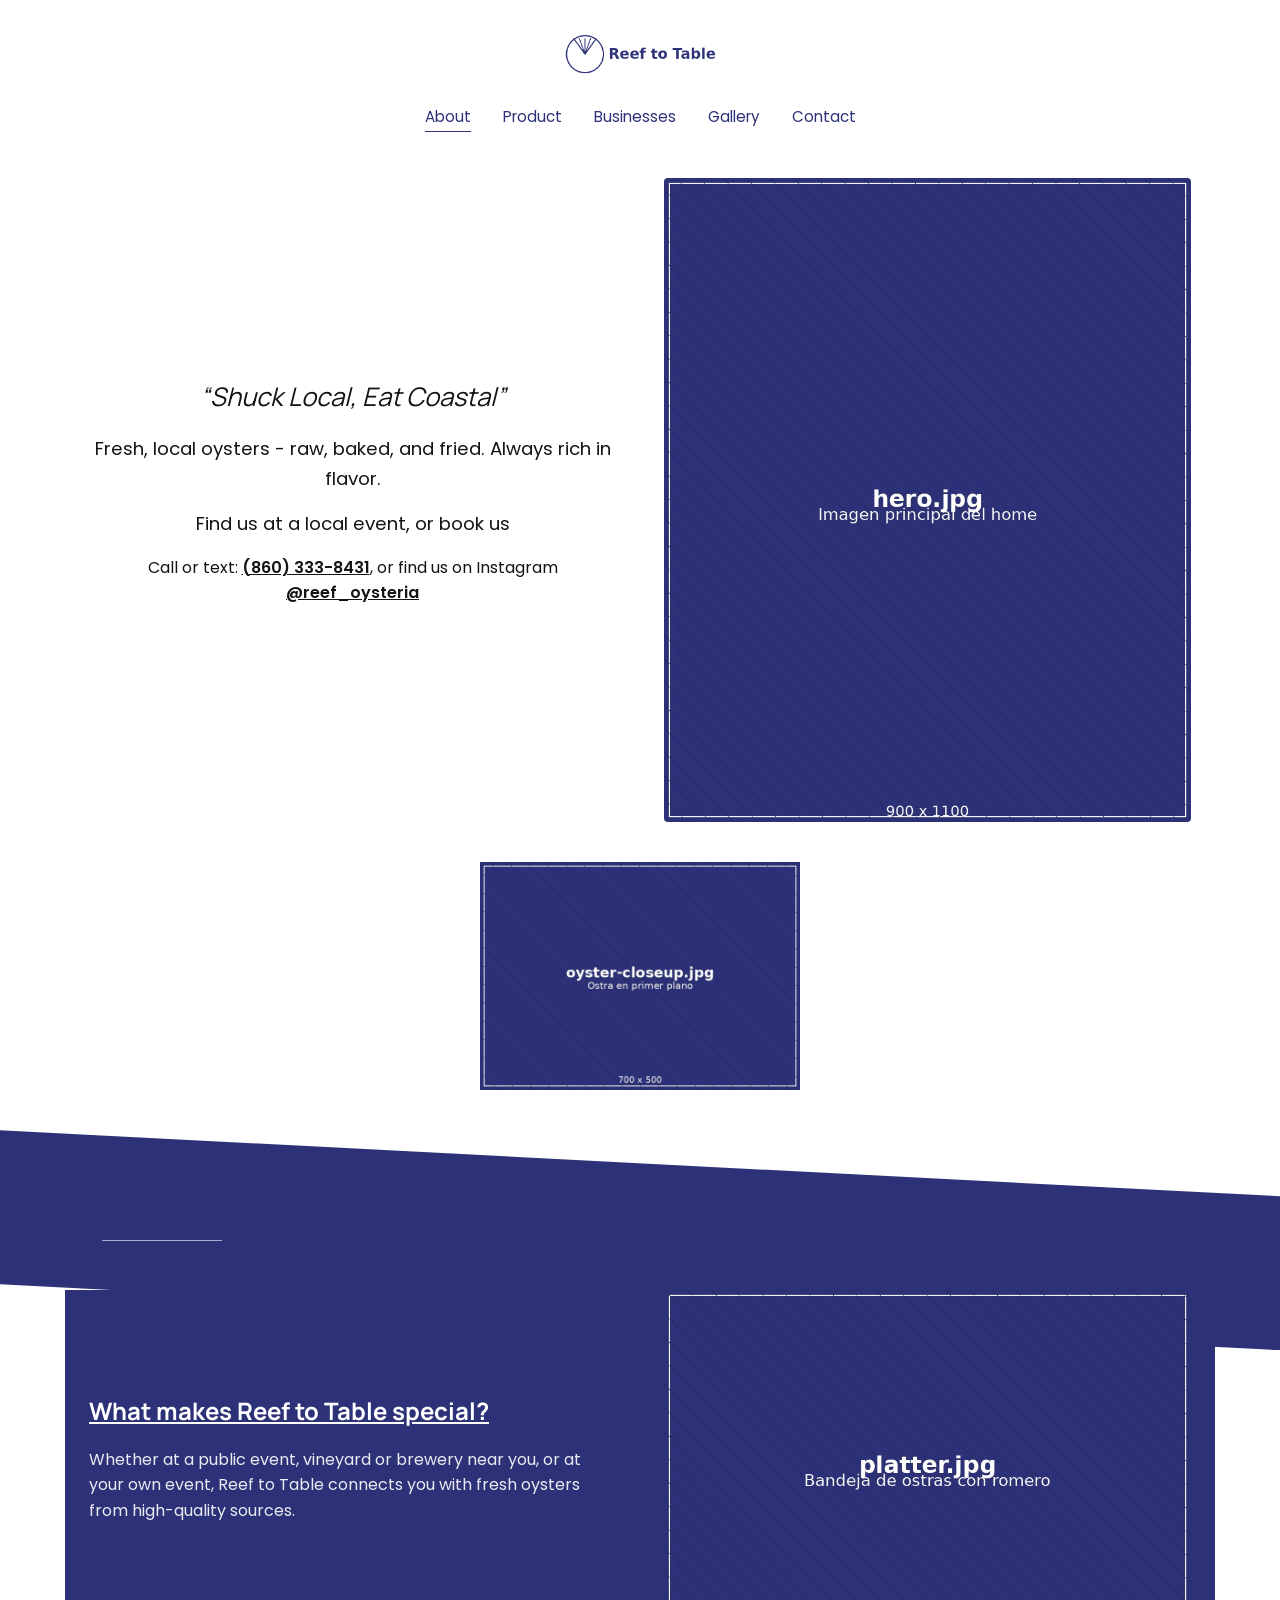
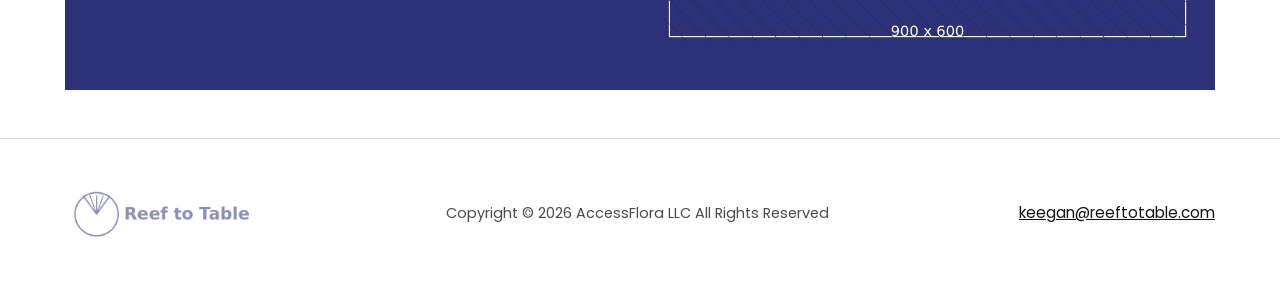
==== index.html @ 8f663404 "Add files via upload" ====
<!DOCTYPE html>
<html lang="en">
<head>
  <meta charset="UTF-8">
  <meta name="viewport" content="width=device-width, initial-scale=1.0">
  <title>Reef to Table | Fresh Local Oysters</title>
  <meta name="description" content="Fresh, local oysters - raw, baked, and fried. Book Reef to Table for your next event or find us at a local event near you.">
  <link rel="icon" href="images/favicon.png" type="image/png">
  <link rel="stylesheet" href="https://fonts.googleapis.com/css2?family=Manrope:wght@500;700&family=Poppins:wght@400;500;600&display=swap">
  <link rel="stylesheet" href="css/style.css">
</head>
<body>

  <header class="site-header">
    <div class="header-inner">
      <div class="header-row">
        <a href="index.html" class="logo-link">
          <img src="images/logo.png" alt="Reef to Table" class="logo">
        </a>

        <button class="nav-toggle" id="navToggle" aria-label="Toggle navigation" aria-expanded="false" aria-controls="siteNav">
          <span></span><span></span><span></span>
        </button>
      </div>

      <nav class="site-nav" id="siteNav">
        <ul>
          <li><a href="index.html" class="active">About</a></li>
          <li><a href="product.html">Product</a></li>
          <li><a href="businesses.html">Businesses</a></li>
          <li><a href="gallery.html">Gallery</a></li>
          <li><a href="contact.html">Contact</a></li>
        </ul>
      </nav>
    </div>
  </header>

  <main>

    <section class="hero reveal">
      <div class="hero-text">
        <p class="hero-quote">&ldquo;<em>Shuck Local, Eat Coastal</em>&rdquo;</p>
        <p class="hero-desc">Fresh, local oysters - raw, baked, and fried. Always rich in flavor.</p>
        <p class="hero-cta">Find us at a local event, or book us</p>
        <p class="hero-contact">
          Call or text: <a href="tel:+18603338431">(860) 333-8431</a>,
          or find us on Instagram
          <a href="https://instagram.com/reef_oysteria" target="_blank" rel="noopener">@reef_oysteria</a>
        </p>
      </div>
      <div class="hero-media">
        <img src="images/hero.jpg" alt="Reef to Table oyster platter" loading="lazy">
      </div>
    </section>

    <section class="split-media reveal">
      <div class="media-col small">
        <img src="images/oyster-closeup.jpg" alt="Fresh single oyster" loading="lazy">
      </div>
    </section>

    <div class="shape-divider" aria-hidden="true">
      <span class="shape-divider-rule"></span>
    </div>

    <section class="special-section reveal">
      <div class="special-text">
        <h2>What makes Reef to Table special?</h2>
        <p>Whether at a public event, vineyard or brewery near you, or at your own event, Reef to Table connects you with fresh oysters from high-quality sources.</p>
      </div>
      <div class="special-media">
        <img src="images/platter.jpg" alt="Oysters on ice with rosemary garnish" loading="lazy">
      </div>
    </section>

  </main>

  <footer class="site-footer">
    <div class="footer-inner">
      <img src="images/logo.png" alt="Reef to Table" class="footer-logo">
      <p class="footer-copy">Copyright &copy; 2026 AccessFlora LLC All Rights Reserved</p>
      <a href="mailto:keegan@reeftotable.com" class="footer-email">keegan@reeftotable.com</a>
    </div>
  </footer>

  <script src="js/script.js"></script>
</body>
</html>
---- css/style.css ----
/* ==========================================================================
   Reef to Table — style.css
   CSS puro, sin frameworks ni dependencias.
   Organizado en secciones: variables, base, header/nav, footer,
   componentes de página, galería, formulario, animaciones, responsive.
   ========================================================================== */

/* --------------------------------------------------------------------------
   1. Variables
   -------------------------------------------------------------------------- */
:root {
  --color-navy: #2D3278;
  --color-navy-dark: #1E3C80;
  --color-text: #141413;
  --color-text-soft: #4a4a4a;
  --color-cream: #F5F5F5;
  --color-white: #FFFFFF;
  --color-border: #d9d9e3;

  --font-heading: 'Manrope', -apple-system, BlinkMacSystemFont, 'Segoe UI', Roboto, sans-serif;
  --font-body: 'Poppins', -apple-system, BlinkMacSystemFont, 'Segoe UI', Roboto, sans-serif;

  --max-width: 1150px;
  --gap-lg: 3rem;
  --gap-md: 1.5rem;
  --gap-sm: 0.75rem;

  --radius: 4px;
  --transition: 0.3s ease;
}

/* --------------------------------------------------------------------------
   2. Reset / base
   -------------------------------------------------------------------------- */
*, *::before, *::after {
  box-sizing: border-box;
}

html {
  scroll-behavior: smooth;
}

body {
  margin: 0;
  font-family: var(--font-body);
  color: var(--color-text);
  background-color: var(--color-white);
  line-height: 1.6;
  -webkit-font-smoothing: antialiased;
}

img {
  max-width: 100%;
  height: auto;
  display: block;
}

a {
  color: inherit;
  text-decoration: none;
}

h1, h2, h3 {
  font-family: var(--font-heading);
  font-weight: 700;
  margin: 0 0 1rem;
  color: var(--color-text);
}

p {
  margin: 0 0 1rem;
}

ul {
  margin: 0 0 1rem;
  padding-left: 1.25rem;
}

.muted {
  color: var(--color-text-soft);
  font-weight: 400;
}

main {
  overflow: hidden;
}

/* --------------------------------------------------------------------------
   3. Header / navegación
   -------------------------------------------------------------------------- */
.site-header {
  padding: 1.5rem 1.5rem 0;
}

.header-inner {
  max-width: var(--max-width);
  margin: 0 auto;
}

.header-row {
  display: flex;
  align-items: center;
  justify-content: center;
  position: relative;
}

.logo-link {
  flex: 0 0 auto;
}

.logo-link {
  display: inline-block;
}

.logo {
  height: 60px;
  width: auto;
}

.nav-toggle {
  display: none;
  position: absolute;
  right: 0;
  top: 50%;
  transform: translateY(-50%);
  background: none;
  border: none;
  cursor: pointer;
  padding: 0.5rem;
  z-index: 20;
}

.nav-toggle span {
  display: block;
  width: 26px;
  height: 2px;
  background-color: var(--color-navy);
  margin: 5px 0;
  transition: transform var(--transition), opacity var(--transition);
}

.nav-toggle[aria-expanded="true"] span:nth-child(1) {
  transform: translateY(7px) rotate(45deg);
}
.nav-toggle[aria-expanded="true"] span:nth-child(2) {
  opacity: 0;
}
.nav-toggle[aria-expanded="true"] span:nth-child(3) {
  transform: translateY(-7px) rotate(-45deg);
}

.site-nav {
  margin-top: 1.25rem;
}

.site-nav ul {
  list-style: none;
  margin: 0;
  padding: 0;
  display: flex;
  justify-content: center;
  gap: 2rem;
  flex-wrap: wrap;
}

.site-nav a {
  font-size: 0.95rem;
  color: var(--color-navy);
  padding-bottom: 4px;
  border-bottom: 1px solid transparent;
  transition: border-color var(--transition);
}

.site-nav a:hover,
.site-nav a.active {
  border-bottom-color: var(--color-navy);
}

/* --------------------------------------------------------------------------
   4. Footer
   -------------------------------------------------------------------------- */
.site-footer {
  background-color: var(--color-white);
  padding: 2.5rem 1.5rem;
  border-top: 1px solid var(--color-border);
  margin-top: var(--gap-lg);
}

.footer-inner {
  max-width: var(--max-width);
  margin: 0 auto;
  display: flex;
  flex-wrap: wrap;
  align-items: center;
  justify-content: space-between;
  gap: 1.5rem;
}

.footer-logo {
  height: 70px;
  width: auto;
  opacity: 0.55;
}

.footer-copy {
  margin: 0;
  color: var(--color-text-soft);
  font-size: 0.9rem;
  text-align: center;
  flex: 1;
}

.footer-email {
  font-size: 0.95rem;
  text-decoration: underline;
  white-space: nowrap;
}

/* --------------------------------------------------------------------------
   5. Hero (index.html)
   -------------------------------------------------------------------------- */
.hero {
  max-width: var(--max-width);
  margin: 3rem auto 0;
  padding: 0 1.5rem;
  display: grid;
  grid-template-columns: 1fr 1fr;
  gap: var(--gap-lg);
  align-items: center;
}

.hero-text {
  text-align: center;
}

.hero-quote {
  font-family: var(--font-heading);
  font-size: 1.6rem;
  font-style: italic;
}

.hero-quote em {
  font-style: italic;
}

.hero-desc {
  font-size: 1.15rem;
}

.hero-cta {
  font-size: 1.15rem;
}

.hero-contact {
  font-size: 1rem;
}

.hero-contact a {
  font-weight: 600;
  text-decoration: underline;
}

.hero-media img {
  border-radius: var(--radius);
  width: 100%;
}

.split-media {
  max-width: var(--max-width);
  margin: 2.5rem auto 0;
  padding: 0 1.5rem;
  display: flex;
  justify-content: center;
}

.split-media .media-col.small {
  max-width: 320px;
}

/* Divisor decorativo tipo "moño" (recreado con CSS, sin imagen) */
.shape-divider {
  margin-top: 2.5rem;
  height: 220px;
  background-color: var(--color-navy);
  clip-path: polygon(0 0, 100% 30%, 100% 100%, 0 70%);
  position: relative;
  display: flex;
  align-items: center;
}

.shape-divider-rule {
  display: block;
  width: 120px;
  height: 1px;
  background-color: rgba(255, 255, 255, 0.6);
  margin-left: 8%;
}

.special-section {
  max-width: var(--max-width);
  margin: -60px auto 0;
  padding: 0 1.5rem 3rem;
  background-color: var(--color-navy);
  display: grid;
  grid-template-columns: 1fr 1fr;
  gap: var(--gap-lg);
  align-items: center;
  color: var(--color-white);
}

.special-text h2 {
  color: var(--color-white);
  text-decoration: underline;
}

.special-text p {
  color: rgba(255, 255, 255, 0.9);
}

.special-media img {
  border-radius: var(--radius);
}

/* --------------------------------------------------------------------------
   6. Tarjeta de contenido (product.html / businesses.html)
   -------------------------------------------------------------------------- */
.content-card {
  max-width: var(--max-width);
  margin: 3rem auto 0;
  padding: 0 1.5rem;
  display: grid;
  grid-template-columns: 1fr 1.4fr 1fr;
  gap: var(--gap-md);
  align-items: stretch;
}

.card-media img {
  width: 100%;
  height: 100%;
  object-fit: cover;
  border-radius: var(--radius);
}

.card-box {
  border: 2px solid var(--color-navy);
  border-radius: var(--radius);
  padding: 2rem;
}

.product-list {
  list-style: disc;
}

.product-list > li {
  margin-bottom: 1rem;
  font-weight: 600;
}

.product-list ul {
  list-style: circle;
  font-weight: 400;
  margin-top: 0.4rem;
}

.cta-band {
  max-width: var(--max-width);
  margin: 2.5rem auto 0;
  padding: 3rem 1.5rem;
  background-color: var(--color-navy);
  display: grid;
  grid-template-columns: 1fr 1fr;
  gap: var(--gap-lg);
  align-items: center;
}

.cta-media img {
  border-radius: var(--radius);
  max-width: 320px;
}

.cta-text {
  color: var(--color-white);
  font-weight: 600;
  text-decoration: underline;
  font-size: 1.1rem;
  margin: 0;
}

/* --------------------------------------------------------------------------
   7. Galería (gallery.html)
   -------------------------------------------------------------------------- */
.gallery-main {
  max-width: var(--max-width);
  margin: 0 auto;
  padding: 2rem 1.5rem 1rem;
}

.gallery-intro {
  text-align: center;
  font-size: 1.05rem;
  margin: 2rem 0 1.5rem;
}

.gallery-grid {
  display: grid;
  grid-template-columns: repeat(4, 1fr);
  gap: 1.5rem 2rem;
  margin-bottom: 2rem;
}

.gallery-grid img {
  width: 100%;
  height: 220px;
  object-fit: cover;
  border-radius: var(--radius);
}

/* --------------------------------------------------------------------------
   8. Contacto (contact.html)
   -------------------------------------------------------------------------- */
.contact-main {
  max-width: var(--max-width);
  margin: 3rem auto 0;
  padding: 0 1.5rem;
  display: grid;
  grid-template-columns: 1fr 1fr;
  gap: var(--gap-lg);
  align-items: start;
}

.contact-info h1 {
  font-size: 2.4rem;
}

.contact-info a {
  text-decoration: underline;
}

.contact-form fieldset {
  border: none;
  padding: 0;
  margin: 0 0 1rem;
}

.contact-form legend {
  font-weight: 600;
  padding: 0;
  margin-bottom: 0.5rem;
}

.form-row {
  display: grid;
  grid-template-columns: 1fr 1fr;
  gap: 1rem;
}

.form-field {
  margin-bottom: 1rem;
}

.form-field label {
  display: block;
  font-size: 0.9rem;
  margin-bottom: 0.4rem;
}

.req {
  color: var(--color-text-soft);
  font-weight: 400;
  font-size: 0.85rem;
}

.form-field input,
.form-field textarea {
  width: 100%;
  padding: 0.65rem 0.75rem;
  border: 1px solid var(--color-border);
  border-radius: var(--radius);
  font-family: var(--font-body);
  font-size: 0.95rem;
  resize: vertical;
}

.form-field input:focus,
.form-field textarea:focus {
  outline: 2px solid var(--color-navy);
  outline-offset: 1px;
}

.btn-send {
  background-color: var(--color-navy);
  color: var(--color-white);
  border: none;
  border-radius: 999px;
  padding: 0.85rem 2.5rem;
  font-family: var(--font-body);
  font-weight: 600;
  font-size: 1rem;
  cursor: pointer;
  transition: background-color var(--transition);
}

.btn-send:hover {
  background-color: var(--color-navy-dark);
}

.form-status {
  margin-top: 1rem;
  font-size: 0.9rem;
}

.form-status.success {
  color: #1e7a3f;
}

.form-status.error {
  color: #b3261e;
}

/* --------------------------------------------------------------------------
   9. Animación de aparición al hacer scroll (reemplazo del fadeIn nativo)
   -------------------------------------------------------------------------- */
.reveal {
  opacity: 0;
  transform: translateY(24px);
  transition: opacity 0.7s ease, transform 0.7s ease;
}

.reveal.is-visible {
  opacity: 1;
  transform: translateY(0);
}

@media (prefers-reduced-motion: reduce) {
  .reveal {
    opacity: 1;
    transform: none;
    transition: none;
  }
}

/* --------------------------------------------------------------------------
   10. Responsive
   -------------------------------------------------------------------------- */
@media (max-width: 900px) {
  .content-card {
    grid-template-columns: 1fr;
  }

  .card-media img {
    height: 260px;
  }

  .gallery-grid {
    grid-template-columns: repeat(3, 1fr);
  }
}

@media (max-width: 780px) {
  .nav-toggle {
    display: block;
  }

  .site-nav {
    max-height: 0;
    overflow: hidden;
    transition: max-height var(--transition);
  }

  .site-nav.is-open {
    max-height: 300px;
  }

  .site-nav ul {
    flex-direction: column;
    align-items: center;
    gap: 1rem;
    padding: 1rem 0;
  }

  .hero,
  .special-section,
  .cta-band,
  .contact-main {
    grid-template-columns: 1fr;
  }

  .special-section {
    margin-top: -40px;
  }

  .hero-text {
    order: 2;
  }

  .hero-media {
    order: 1;
  }

  .form-row {
    grid-template-columns: 1fr;
  }
}

@media (max-width: 560px) {
  .gallery-grid {
    grid-template-columns: repeat(2, 1fr);
  }

  .hero-quote {
    font-size: 1.3rem;
  }

  .contact-info h1 {
    font-size: 1.9rem;
  }
}
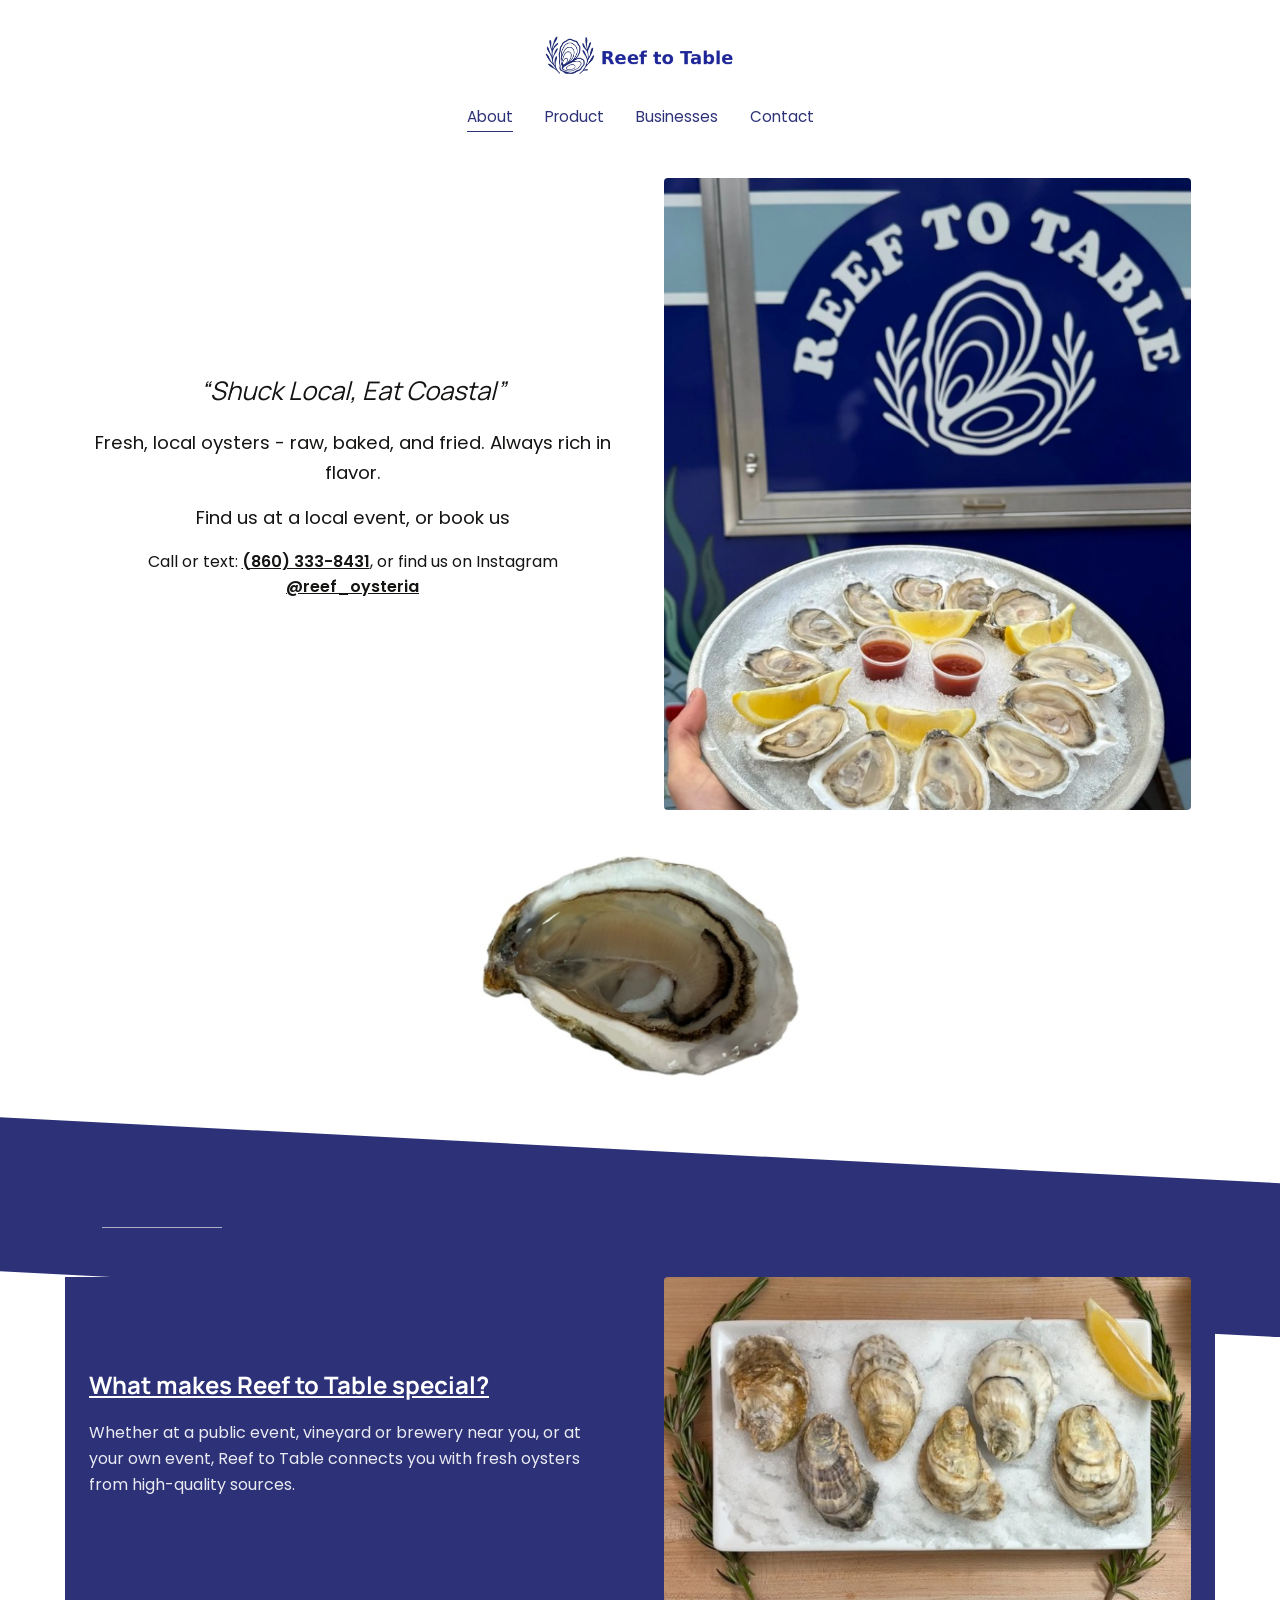
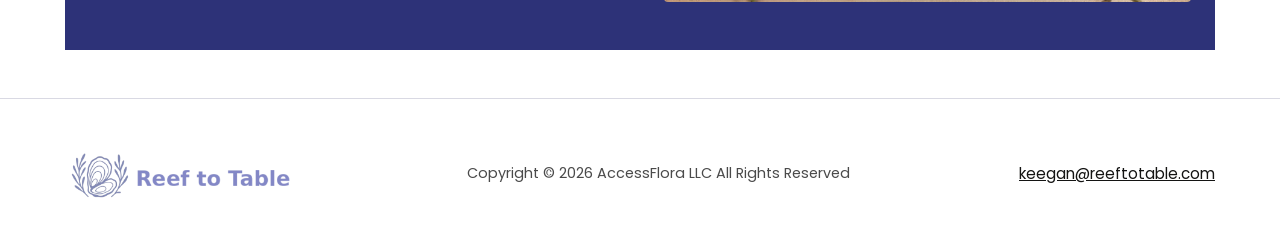
==== commit d3057af5: "Quitar enlace Gallery del menú (index.html)" ====
--- a/index.html
+++ b/index.html
@@ -28,7 +28,6 @@
           <li><a href="index.html" class="active">About</a></li>
           <li><a href="product.html">Product</a></li>
           <li><a href="businesses.html">Businesses</a></li>
-          <li><a href="gallery.html">Gallery</a></li>
           <li><a href="contact.html">Contact</a></li>
         </ul>
       </nav>
